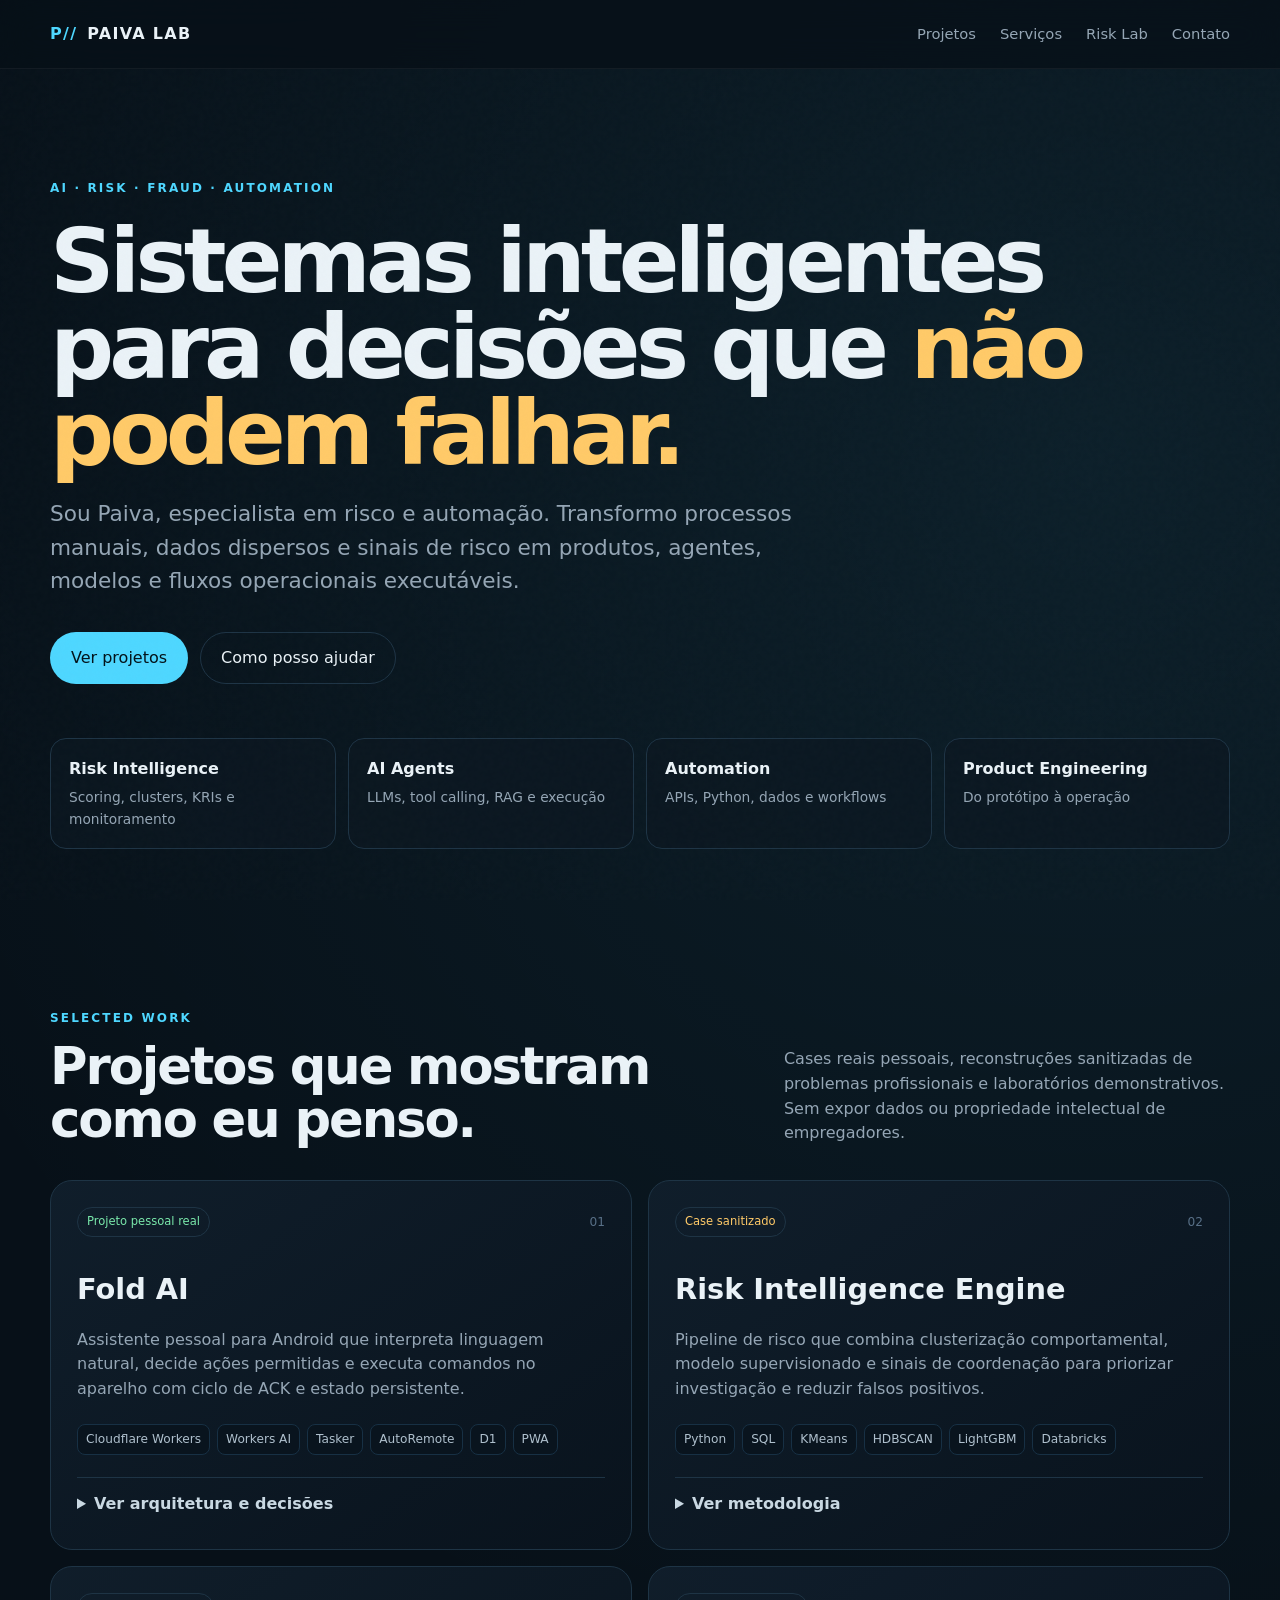
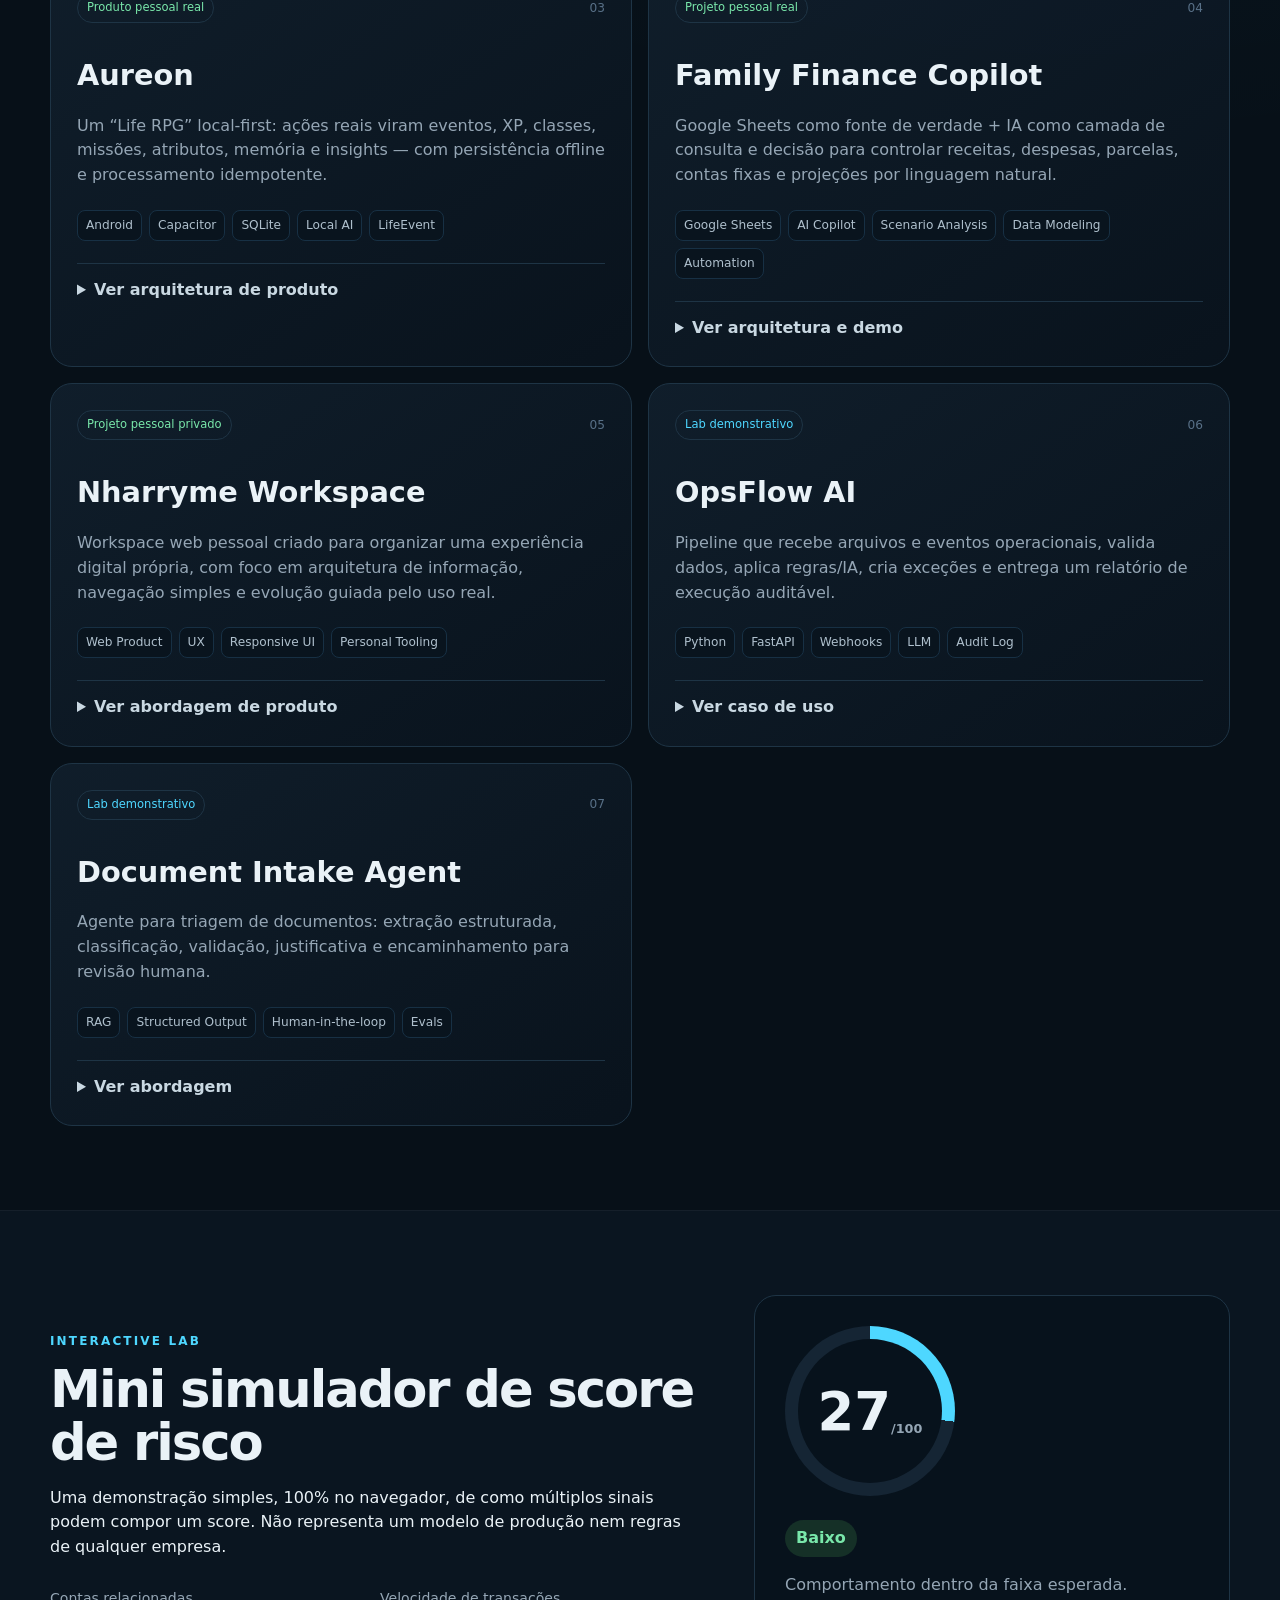
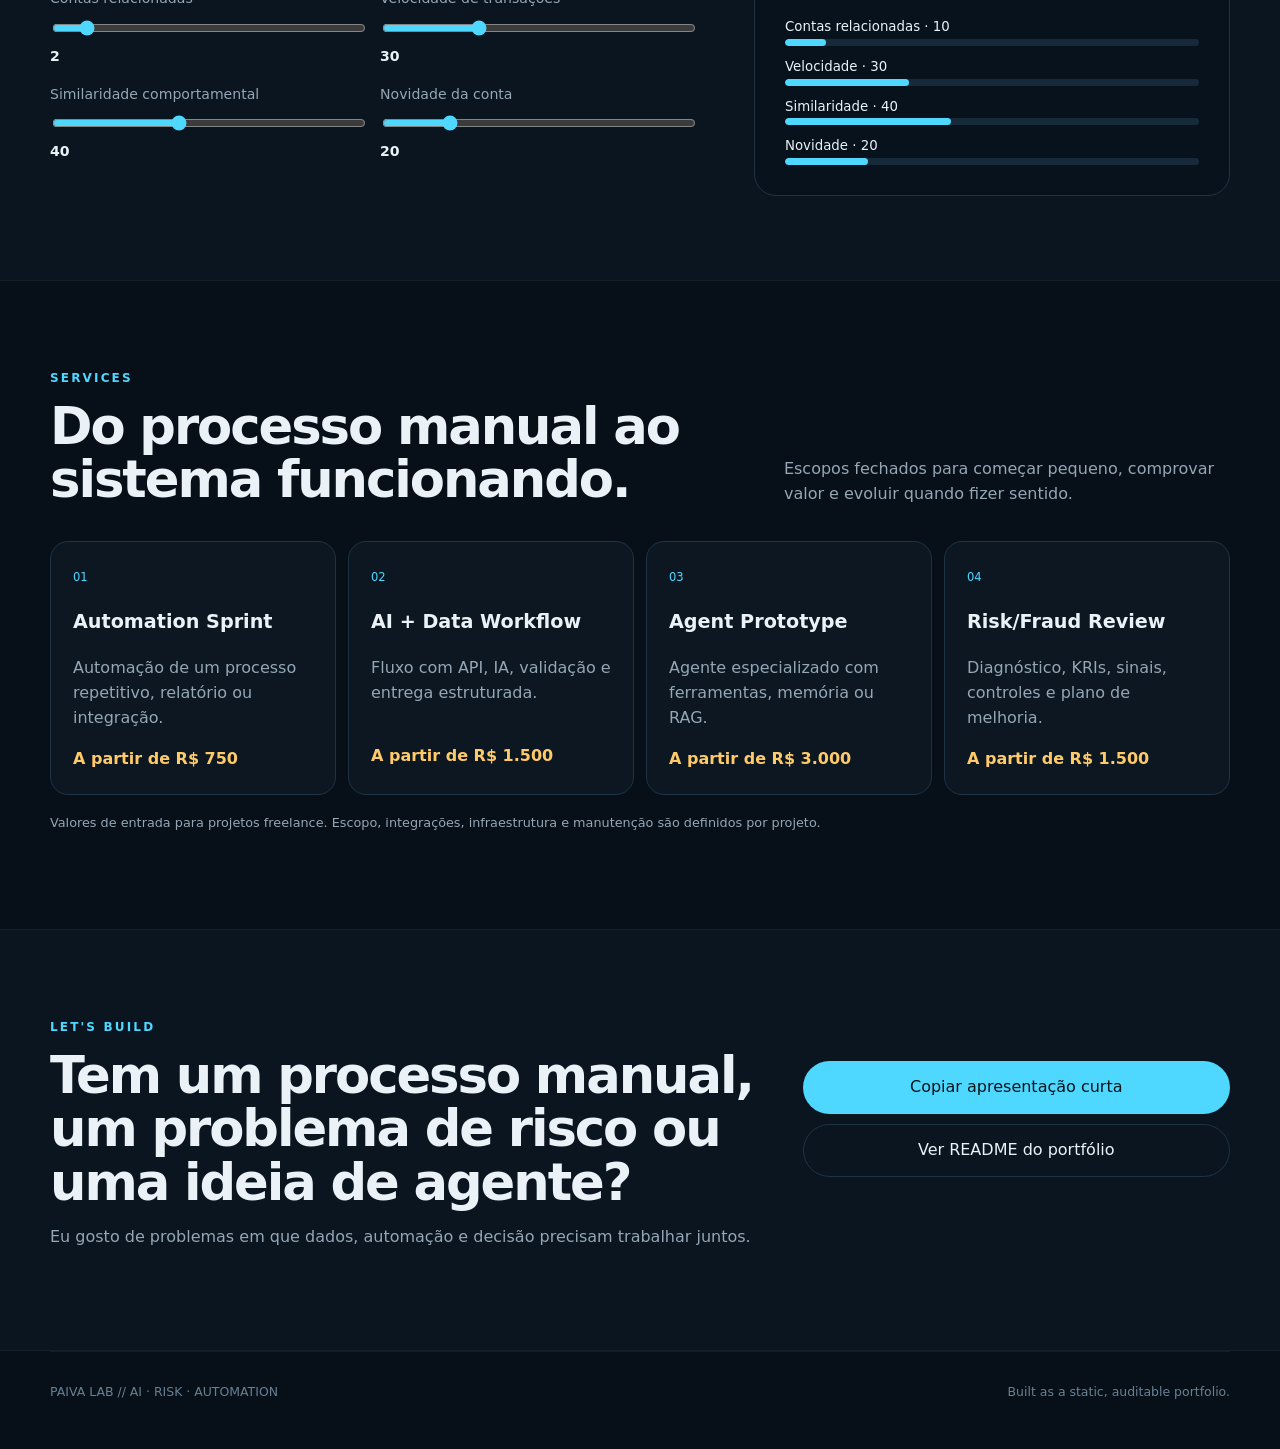
==== index.html @ ac681b2d "Add files via upload" ====
<!doctype html>
<html lang="pt-BR">
<head>
  <meta charset="utf-8" />
  <meta name="viewport" content="width=device-width, initial-scale=1" />
  <meta name="description" content="Paiva Lab — IA, Risco, Fraude e Automação. Portfólio de sistemas inteligentes, análise de risco e automações." />
  <meta name="theme-color" content="#071018" />
  <title>Paiva Lab — AI · Risk · Automation</title>
  <link rel="stylesheet" href="styles.css" />
</head>
<body>
  <div class="noise"></div>
  <header class="nav-wrap">
    <nav class="nav container">
      <a class="brand" href="#top" aria-label="Paiva Lab">
        <span class="brand-mark">P//</span>
        <span>PAIVA LAB</span>
      </a>
      <div class="nav-links">
        <a href="#projetos">Projetos</a>
        <a href="#servicos">Serviços</a>
        <a href="#lab">Risk Lab</a>
        <a href="#contato">Contato</a>
      </div>
    </nav>
  </header>

  <main id="top">
    <section class="hero container">
      <div class="eyebrow">AI · RISK · FRAUD · AUTOMATION</div>
      <h1>Sistemas inteligentes para decisões que <span>não podem falhar.</span></h1>
      <p class="lead">Sou Paiva, especialista em risco e automação. Transformo processos manuais, dados dispersos e sinais de risco em produtos, agentes, modelos e fluxos operacionais executáveis.</p>
      <div class="hero-actions">
        <a class="btn primary" href="#projetos">Ver projetos</a>
        <a class="btn secondary" href="#servicos">Como posso ajudar</a>
      </div>
      <div class="proof-grid" aria-label="Áreas de atuação">
        <div><strong>Risk Intelligence</strong><span>Scoring, clusters, KRIs e monitoramento</span></div>
        <div><strong>AI Agents</strong><span>LLMs, tool calling, RAG e execução</span></div>
        <div><strong>Automation</strong><span>APIs, Python, dados e workflows</span></div>
        <div><strong>Product Engineering</strong><span>Do protótipo à operação</span></div>
      </div>
    </section>

    <section class="section container" id="projetos">
      <div class="section-head">
        <div><span class="kicker">SELECTED WORK</span><h2>Projetos que mostram como eu penso.</h2></div>
        <p>Cases reais pessoais, reconstruções sanitizadas de problemas profissionais e laboratórios demonstrativos. Sem expor dados ou propriedade intelectual de empregadores.</p>
      </div>

      <div class="project-grid">
        <article class="project-card featured">
          <div class="card-top"><span class="tag real">Projeto pessoal real</span><span class="num">01</span></div>
          <h3>Fold AI</h3>
          <p>Assistente pessoal para Android que interpreta linguagem natural, decide ações permitidas e executa comandos no aparelho com ciclo de ACK e estado persistente.</p>
          <div class="stack"><span>Cloudflare Workers</span><span>Workers AI</span><span>Tasker</span><span>AutoRemote</span><span>D1</span><span>PWA</span></div>
          <details><summary>Ver arquitetura e decisões</summary><div class="details-body">
            <p><b>Fluxo:</b> voz/texto → Worker → LLM → allowlist de ações → AutoRemote → Tasker → Android → ACK → D1.</p>
            <p><b>Engenharia:</b> request_id/command_id, execução determinística, confirmação pós-ação, estado do dispositivo, retries limitados e separação total do projeto profissional existente no Tasker.</p>
            <a href="projects/fold-ai/README.md">Case técnico completo →</a>
          </div></details>
        </article>

        <article class="project-card featured">
          <div class="card-top"><span class="tag sanitized">Case sanitizado</span><span class="num">02</span></div>
          <h3>Risk Intelligence Engine</h3>
          <p>Pipeline de risco que combina clusterização comportamental, modelo supervisionado e sinais de coordenação para priorizar investigação e reduzir falsos positivos.</p>
          <div class="stack"><span>Python</span><span>SQL</span><span>KMeans</span><span>HDBSCAN</span><span>LightGBM</span><span>Databricks</span></div>
          <details><summary>Ver metodologia</summary><div class="details-body">
            <p><b>Camadas:</b> features comportamentais → clusters → score supervisionado → regras contextuais → fila priorizada → monitoramento de precisão/recall e falso positivo.</p>
            <p><b>Privacidade:</b> o repositório usa dados sintéticos e descreve apenas padrões de engenharia generalizáveis.</p>
            <a href="projects/risk-intelligence/README.md">Case + demo reproduzível →</a>
          </div></details>
        </article>

        <article class="project-card">
          <div class="card-top"><span class="tag real">Produto pessoal real</span><span class="num">03</span></div>
          <h3>Aureon</h3>
          <p>Um “Life RPG” local-first: ações reais viram eventos, XP, classes, missões, atributos, memória e insights — com persistência offline e processamento idempotente.</p>
          <div class="stack"><span>Android</span><span>Capacitor</span><span>SQLite</span><span>Local AI</span><span>LifeEvent</span></div>
          <details><summary>Ver arquitetura de produto</summary><div class="details-body">
            <p><b>Princípio:</b> 1 registro → N consequências. Um LifeEvent alimenta domínio, RPG, missões, analytics e memória da IA.</p>
            <p><b>Robustez:</b> migrações incrementais, fila de operações SQLite, backup cifrado, downloads resilientes e testes de regressão.</p>
            <a href="projects/aureon/README.md">Case técnico completo →</a>
          </div></details>
        </article>

        <article class="project-card featured">
          <div class="card-top"><span class="tag real">Projeto pessoal real</span><span class="num">04</span></div>
          <h3>Family Finance Copilot</h3>
          <p>Google Sheets como fonte de verdade + IA como camada de consulta e decisão para controlar receitas, despesas, parcelas, contas fixas e projeções por linguagem natural.</p>
          <div class="stack"><span>Google Sheets</span><span>AI Copilot</span><span>Scenario Analysis</span><span>Data Modeling</span><span>Automation</span></div>
          <details><summary>Ver arquitetura e demo</summary><div class="details-body">
            <p><b>Fluxo:</b> pergunta → leitura das abas relevantes → normalização → prevenção de dupla contagem → cenário → explicação/projeção.</p>
            <p><b>Privacidade:</b> o case público usa somente dados sintéticos. A planilha real e os dados da família não são publicados.</p>
            <a href="projects/finance-ai/README.md">Case técnico →</a> · <a href="projects/finance-ai/demo.html">Abrir demo →</a>
          </div></details>
        </article>

        <article class="project-card">
          <div class="card-top"><span class="tag real">Projeto pessoal privado</span><span class="num">05</span></div>
          <h3>Nharryme Workspace</h3>
          <p>Workspace web pessoal criado para organizar uma experiência digital própria, com foco em arquitetura de informação, navegação simples e evolução guiada pelo uso real.</p>
          <div class="stack"><span>Web Product</span><span>UX</span><span>Responsive UI</span><span>Personal Tooling</span></div>
          <details><summary>Ver abordagem de produto</summary><div class="details-body">
            <p><b>Case privado:</b> o portfólio mostra processo, UX e decisões de produto sem expor dados pessoais ou inventar detalhes técnicos não documentados.</p>
            <a href="projects/nharryme-workspace/README.md">Abrir case →</a>
          </div></details>
        </article>

        <article class="project-card">
          <div class="card-top"><span class="tag lab">Lab demonstrativo</span><span class="num">06</span></div>
          <h3>OpsFlow AI</h3>
          <p>Pipeline que recebe arquivos e eventos operacionais, valida dados, aplica regras/IA, cria exceções e entrega um relatório de execução auditável.</p>
          <div class="stack"><span>Python</span><span>FastAPI</span><span>Webhooks</span><span>LLM</span><span>Audit Log</span></div>
          <details><summary>Ver caso de uso</summary><div class="details-body"><p>Construído como demonstração de como automatizar tarefas recorrentes de backoffice sem transformar um LLM em executor irrestrito.</p><a href="projects/opsflow-ai/README.md">Abrir case →</a></div></details>
        </article>

        <article class="project-card">
          <div class="card-top"><span class="tag lab">Lab demonstrativo</span><span class="num">07</span></div>
          <h3>Document Intake Agent</h3>
          <p>Agente para triagem de documentos: extração estruturada, classificação, validação, justificativa e encaminhamento para revisão humana.</p>
          <div class="stack"><span>RAG</span><span>Structured Output</span><span>Human-in-the-loop</span><span>Evals</span></div>
          <details><summary>Ver abordagem</summary><div class="details-body"><p>Case de portfólio para demonstrar agentes confiáveis: schemas, confidence threshold, abstention, trilha de auditoria e evals.</p><a href="projects/document-intake-agent/README.md">Abrir case →</a></div></details>
        </article>
      </div>
    </section>

    <section class="section alt" id="lab">
      <div class="container lab-grid">
        <div>
          <span class="kicker">INTERACTIVE LAB</span>
          <h2>Mini simulador de score de risco</h2>
          <p>Uma demonstração simples, 100% no navegador, de como múltiplos sinais podem compor um score. Não representa um modelo de produção nem regras de qualquer empresa.</p>
          <div class="form-grid">
            <label>Contas relacionadas <input id="accounts" type="range" min="1" max="12" value="2"><output id="accountsOut">2</output></label>
            <label>Velocidade de transações <input id="velocity" type="range" min="0" max="100" value="30"><output id="velocityOut">30</output></label>
            <label>Similaridade comportamental <input id="similarity" type="range" min="0" max="100" value="40"><output id="similarityOut">40</output></label>
            <label>Novidade da conta <input id="newness" type="range" min="0" max="100" value="20"><output id="newnessOut">20</output></label>
          </div>
        </div>
        <div class="score-panel">
          <div class="score-ring" id="scoreRing"><span id="score">0</span><small>/100</small></div>
          <div><span class="risk-label" id="riskLabel">Baixo</span><p id="riskText">Comportamento dentro da faixa esperada.</p></div>
          <div class="signal-bars" id="signalBars"></div>
        </div>
      </div>
    </section>

    <section class="section container" id="servicos">
      <div class="section-head"><div><span class="kicker">SERVICES</span><h2>Do processo manual ao sistema funcionando.</h2></div><p>Escopos fechados para começar pequeno, comprovar valor e evoluir quando fizer sentido.</p></div>
      <div class="service-grid">
        <article><span>01</span><h3>Automation Sprint</h3><p>Automação de um processo repetitivo, relatório ou integração.</p><strong>A partir de R$ 750</strong></article>
        <article><span>02</span><h3>AI + Data Workflow</h3><p>Fluxo com API, IA, validação e entrega estruturada.</p><strong>A partir de R$ 1.500</strong></article>
        <article><span>03</span><h3>Agent Prototype</h3><p>Agente especializado com ferramentas, memória ou RAG.</p><strong>A partir de R$ 3.000</strong></article>
        <article><span>04</span><h3>Risk/Fraud Review</h3><p>Diagnóstico, KRIs, sinais, controles e plano de melhoria.</p><strong>A partir de R$ 1.500</strong></article>
      </div>
      <p class="fineprint">Valores de entrada para projetos freelance. Escopo, integrações, infraestrutura e manutenção são definidos por projeto.</p>
    </section>

    <section class="section alt" id="contato">
      <div class="container contact">
        <div><span class="kicker">LET'S BUILD</span><h2>Tem um processo manual, um problema de risco ou uma ideia de agente?</h2><p>Eu gosto de problemas em que dados, automação e decisão precisam trabalhar juntos.</p></div>
        <div class="contact-actions">
          <button class="btn primary" id="copyPitch">Copiar apresentação curta</button>
          <a class="btn secondary" href="README.md">Ver README do portfólio</a>
          <p id="copyStatus" aria-live="polite"></p>
        </div>
      </div>
    </section>
  </main>

  <footer class="container footer"><span>PAIVA LAB // AI · RISK · AUTOMATION</span><span>Built as a static, auditable portfolio.</span></footer>
  <script src="script.js"></script>
</body>
</html>
---- styles.css ----
:root{--bg:#071018;--panel:#0c1722;--panel2:#101e2b;--text:#eaf2f7;--muted:#95a6b5;--line:#1e3445;--cyan:#4ed7ff;--amber:#ffca68;--green:#79e7aa;--red:#ff7b7b;--radius:22px;--max:1180px}*{box-sizing:border-box}html{scroll-behavior:smooth}body{margin:0;background:radial-gradient(circle at 85% 10%,rgba(78,215,255,.08),transparent 30%),var(--bg);color:var(--text);font-family:Inter,ui-sans-serif,system-ui,-apple-system,BlinkMacSystemFont,"Segoe UI",sans-serif;line-height:1.55}.noise{position:fixed;inset:0;pointer-events:none;opacity:.035;background-image:url("data:image/svg+xml,%3Csvg viewBox='0 0 180 180' xmlns='http://www.w3.org/2000/svg'%3E%3Cfilter id='n'%3E%3CfeTurbulence type='fractalNoise' baseFrequency='.9' numOctaves='4' stitchTiles='stitch'/%3E%3C/filter%3E%3Crect width='100%25' height='100%25' filter='url(%23n)' opacity='.5'/%3E%3C/svg%3E")}.container{width:min(var(--max),calc(100% - 40px));margin:auto}.nav-wrap{position:sticky;top:0;z-index:20;background:rgba(7,16,24,.78);backdrop-filter:blur(16px);border-bottom:1px solid rgba(255,255,255,.05)}.nav{height:68px;display:flex;align-items:center;justify-content:space-between}.brand{display:flex;gap:10px;align-items:center;color:var(--text);font-weight:800;letter-spacing:.08em;text-decoration:none}.brand-mark{color:var(--cyan)}.nav-links{display:flex;gap:24px}.nav-links a{color:var(--muted);text-decoration:none;font-size:.92rem}.nav-links a:hover{color:var(--text)}.hero{padding:110px 0 72px}.eyebrow,.kicker{font-size:.75rem;letter-spacing:.18em;color:var(--cyan);font-weight:800}.hero h1{font-size:clamp(3rem,7vw,6.7rem);line-height:.96;letter-spacing:-.055em;max-width:1100px;margin:20px 0}.hero h1 span{color:var(--amber)}.lead{font-size:clamp(1.05rem,2vw,1.35rem);max-width:800px;color:var(--muted)}.hero-actions{display:flex;gap:12px;margin:34px 0 54px}.btn{display:inline-flex;align-items:center;justify-content:center;border-radius:999px;padding:13px 20px;text-decoration:none;font-weight:750;border:1px solid var(--line);cursor:pointer;font:inherit}.primary{background:var(--cyan);color:#03131a;border-color:transparent}.secondary{background:transparent;color:var(--text)}.proof-grid{display:grid;grid-template-columns:repeat(4,1fr);gap:12px}.proof-grid div{padding:18px;border:1px solid var(--line);background:rgba(12,23,34,.7);border-radius:16px}.proof-grid strong,.proof-grid span{display:block}.proof-grid span{font-size:.86rem;color:var(--muted);margin-top:5px}.section{padding:84px 0}.alt{background:rgba(13,27,39,.55);border-block:1px solid rgba(255,255,255,.045)}.section-head{display:grid;grid-template-columns:1.4fr .9fr;gap:40px;align-items:end;margin-bottom:34px}.section h2{font-size:clamp(2rem,4vw,3.7rem);line-height:1.04;letter-spacing:-.04em;margin:10px 0 0}.section-head p{color:var(--muted);margin:0}.project-grid{display:grid;grid-template-columns:repeat(2,1fr);gap:16px}.project-card{background:linear-gradient(145deg,rgba(16,30,43,.98),rgba(9,19,29,.98));border:1px solid var(--line);border-radius:var(--radius);padding:26px;min-height:310px}.project-card.featured{min-height:370px}.card-top{display:flex;justify-content:space-between;align-items:center}.tag{font-size:.72rem;padding:5px 9px;border-radius:999px;border:1px solid var(--line);color:var(--muted)}.tag.real{color:var(--green)}.tag.sanitized{color:var(--amber)}.tag.lab{color:var(--cyan)}.num{font-size:.76rem;color:#587087}.project-card h3{font-size:1.8rem;margin:30px 0 10px}.project-card>p{color:var(--muted)}.stack{display:flex;gap:7px;flex-wrap:wrap;margin:22px 0}.stack span{background:#09141e;border:1px solid #173044;padding:5px 8px;border-radius:8px;font-size:.76rem;color:#afc0cd}.project-card details{border-top:1px solid var(--line);padding-top:14px}.project-card summary{cursor:pointer;font-weight:700;color:#c9d8e2}.details-body{color:var(--muted);font-size:.94rem}.details-body a{color:var(--cyan)}.lab-grid{display:grid;grid-template-columns:1.15fr .85fr;gap:60px;align-items:center}.form-grid{display:grid;grid-template-columns:1fr 1fr;gap:16px;margin-top:28px}.form-grid label{display:grid;grid-template-columns:1fr auto;gap:8px;color:var(--muted);font-size:.88rem}.form-grid input{grid-column:1/-1;width:100%;accent-color:var(--cyan)}.form-grid output{color:var(--text);font-weight:700}.score-panel{border:1px solid var(--line);border-radius:var(--radius);padding:30px;background:#07121c}.score-ring{width:170px;height:170px;border-radius:50%;display:flex;align-items:center;justify-content:center;margin-bottom:24px;background:conic-gradient(var(--cyan) 0deg,#152534 0deg);position:relative;font-size:3.3rem;font-weight:850}.score-ring:after{content:"";position:absolute;inset:13px;border-radius:50%;background:#07121c;z-index:0}.score-ring span,.score-ring small{z-index:1}.score-ring small{font-size:.8rem;color:var(--muted);align-self:center;margin-top:35px}.risk-label{display:inline-block;padding:6px 11px;border-radius:999px;background:#153027;color:var(--green);font-weight:800}.score-panel p{color:var(--muted)}.signal-bars{display:grid;gap:8px}.bar{height:7px;border-radius:999px;background:#172a39;overflow:hidden}.bar i{display:block;height:100%;background:var(--cyan);border-radius:inherit}.service-grid{display:grid;grid-template-columns:repeat(4,1fr);gap:12px}.service-grid article{padding:22px;border:1px solid var(--line);border-radius:18px;background:var(--panel)}.service-grid article>span{font-size:.72rem;color:var(--cyan)}.service-grid h3{font-size:1.2rem}.service-grid p{color:var(--muted);min-height:72px}.service-grid strong{color:var(--amber)}.fineprint{color:var(--muted);font-size:.8rem;margin-top:18px}.contact{display:grid;grid-template-columns:1.25fr .75fr;gap:40px;align-items:center}.contact p{color:var(--muted)}.contact-actions{display:flex;flex-direction:column;gap:10px;align-items:stretch}.footer{display:flex;justify-content:space-between;padding:30px 0 48px;color:#688093;font-size:.78rem;border-top:1px solid rgba(255,255,255,.05)}@media(max-width:850px){.nav-links{display:none}.hero{padding-top:70px}.proof-grid,.service-grid{grid-template-columns:1fr 1fr}.section-head,.lab-grid,.contact{grid-template-columns:1fr}.project-grid{grid-template-columns:1fr}.form-grid{grid-template-columns:1fr}.footer{flex-direction:column;gap:8px}}@media(max-width:520px){.container{width:min(var(--max),calc(100% - 26px))}.proof-grid,.service-grid{grid-template-columns:1fr}.hero-actions{flex-direction:column}.btn{width:100%}.hero h1{font-size:3.2rem}.section{padding:64px 0}}
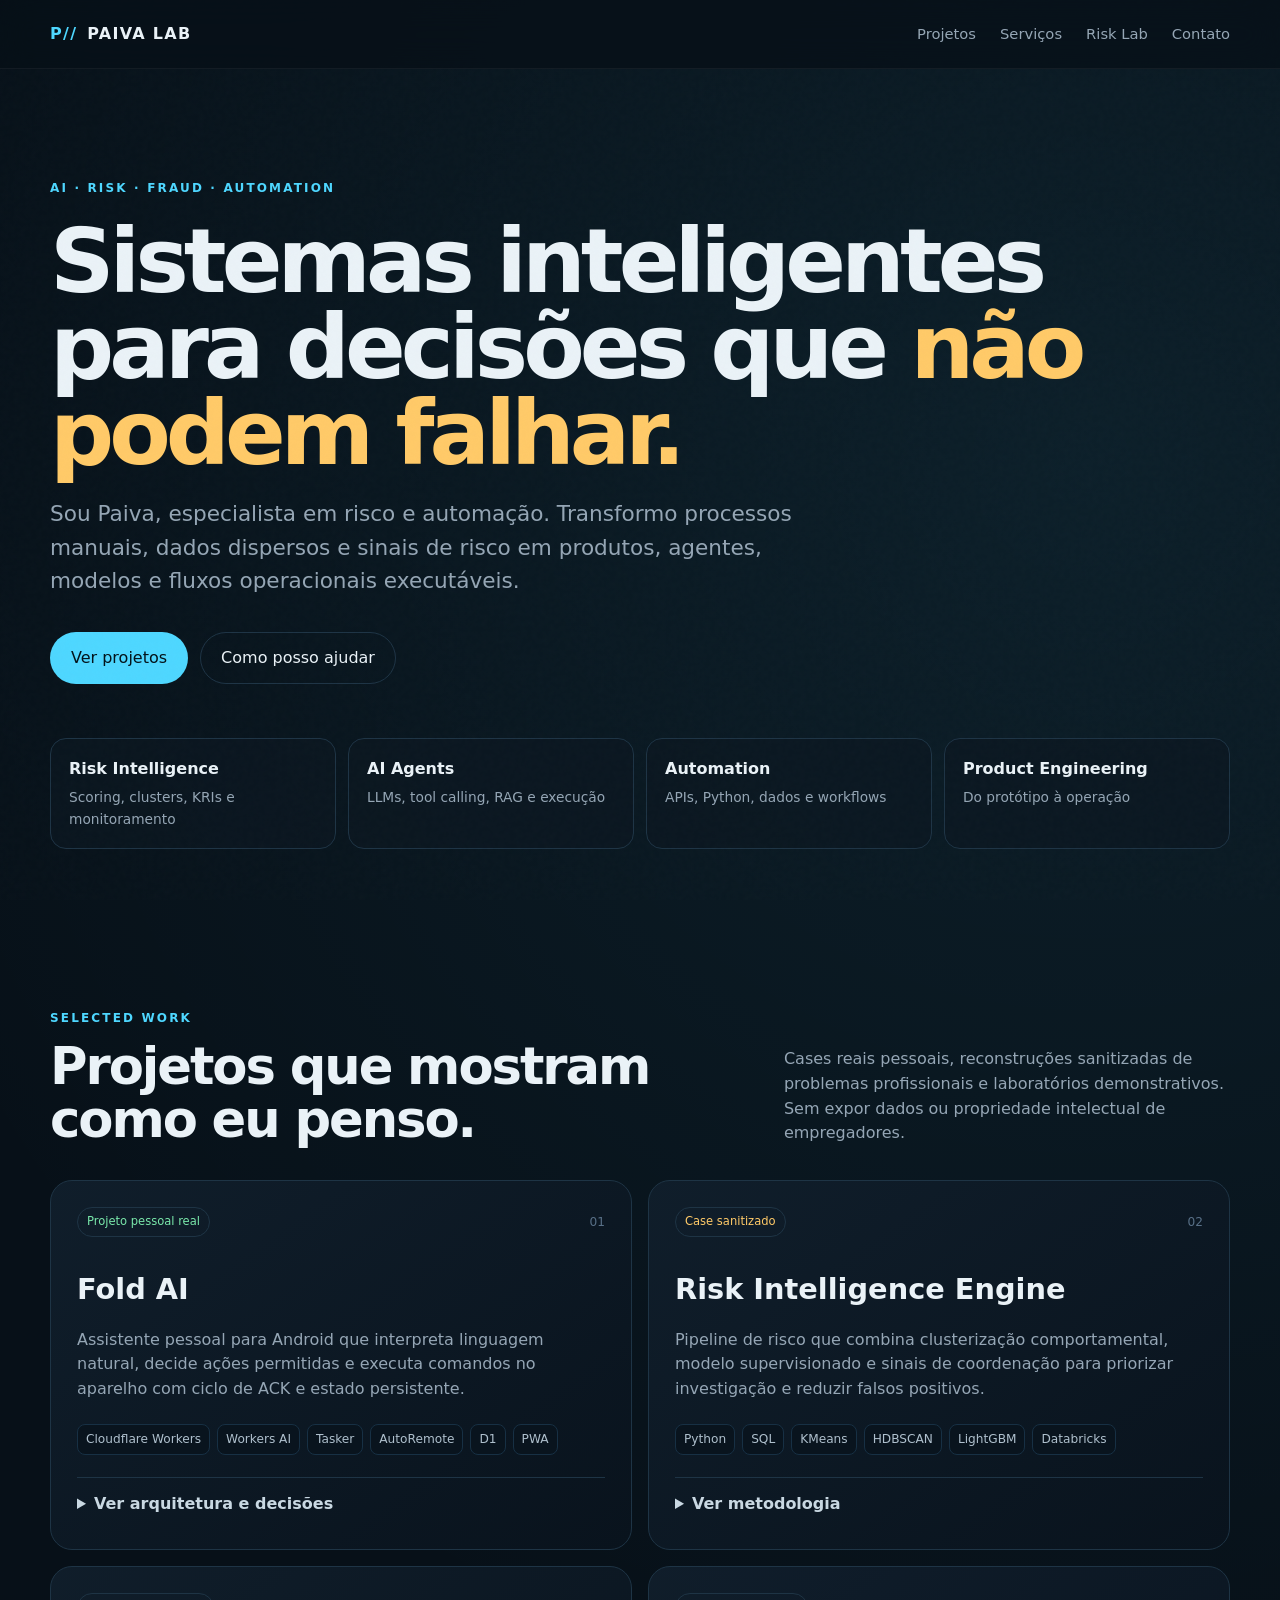
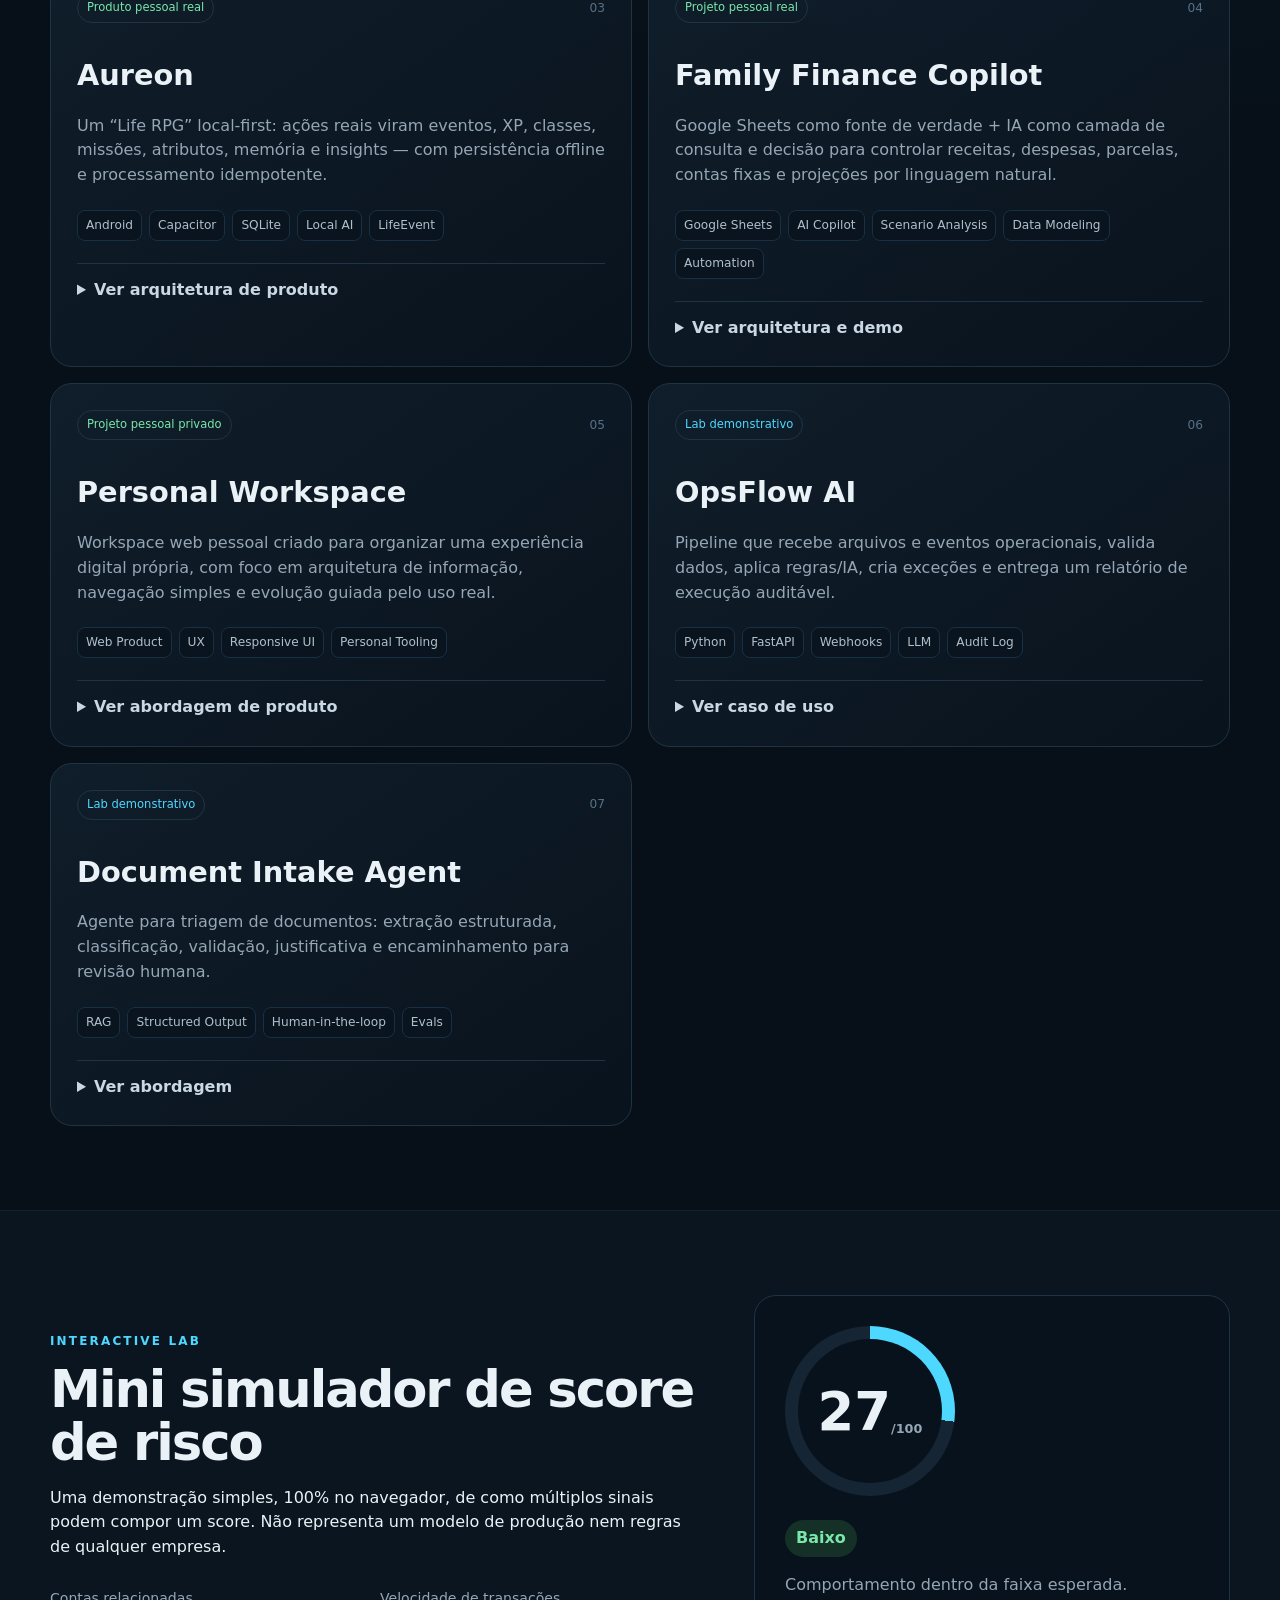
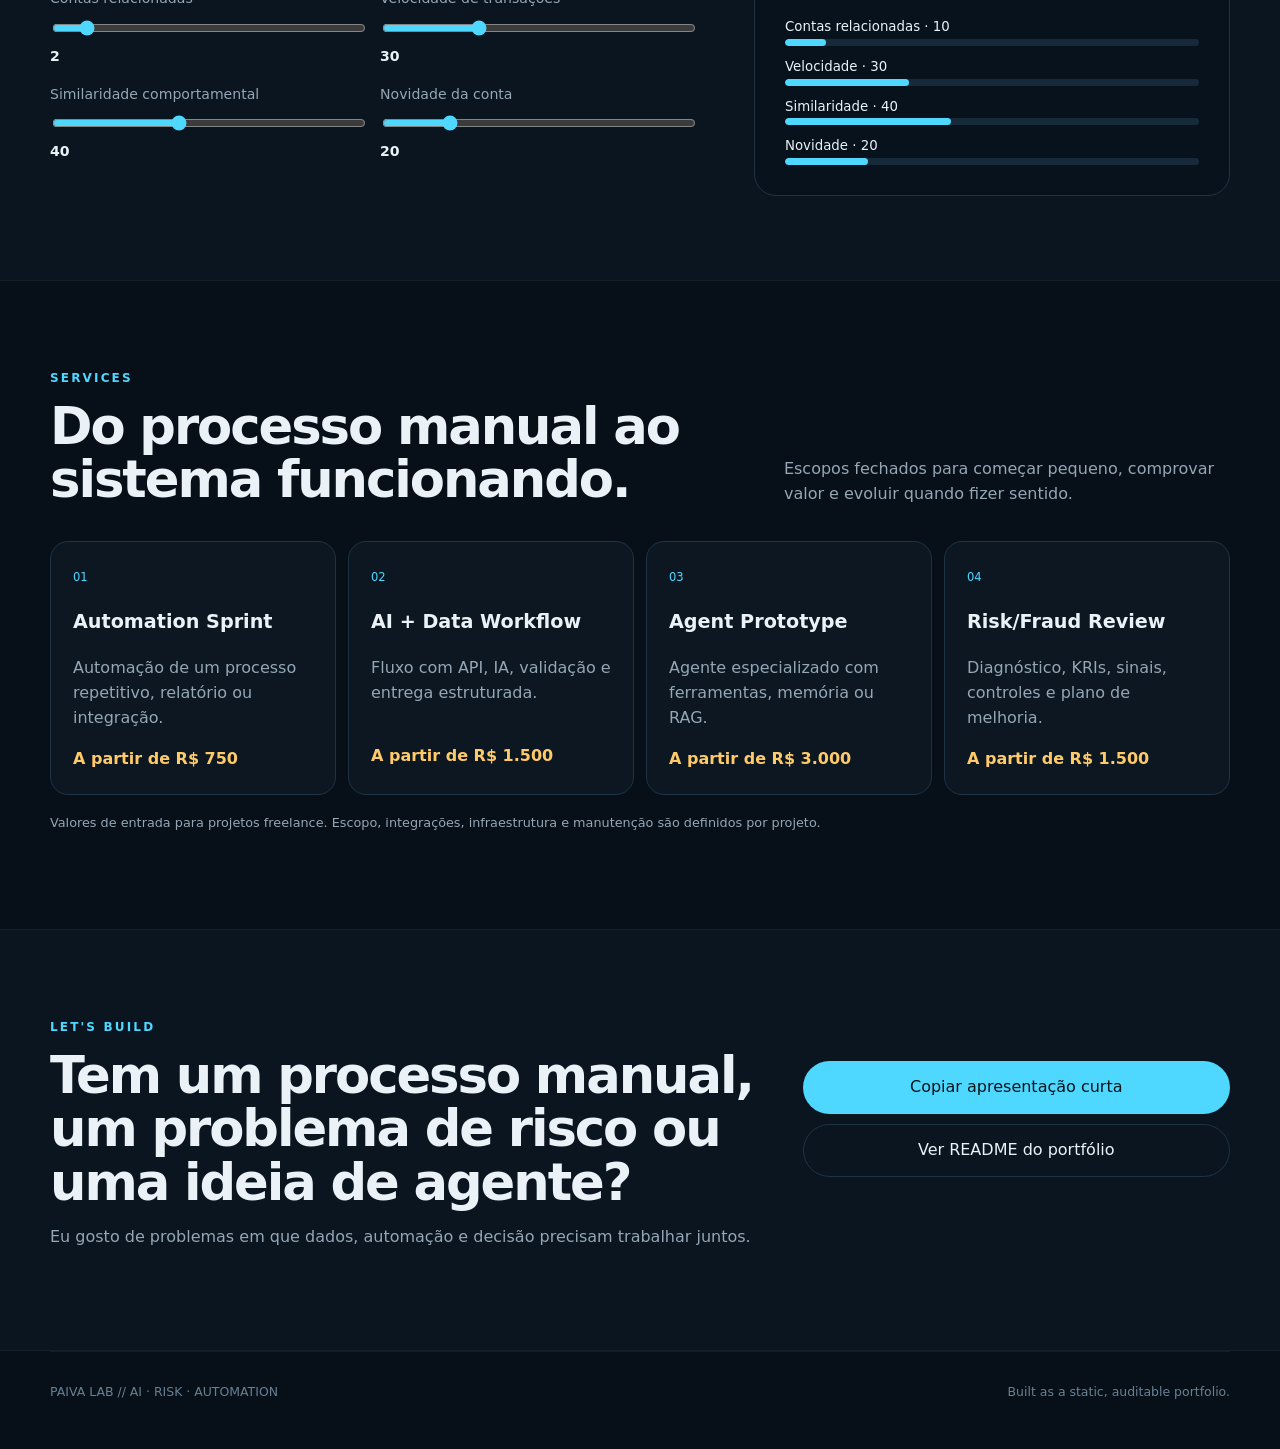
==== commit 61de642f: "Update index.html" ====
--- a/index.html
+++ b/index.html
@@ -57,7 +57,7 @@
           <details><summary>Ver arquitetura e decisões</summary><div class="details-body">
             <p><b>Fluxo:</b> voz/texto → Worker → LLM → allowlist de ações → AutoRemote → Tasker → Android → ACK → D1.</p>
             <p><b>Engenharia:</b> request_id/command_id, execução determinística, confirmação pós-ação, estado do dispositivo, retries limitados e separação total do projeto profissional existente no Tasker.</p>
-            <a href="projects/fold-ai/README.md">Case técnico completo →</a>
+            <a href="projects/fold-ai/readme.md">Case técnico completo →</a>
           </div></details>
         </article>
 
@@ -69,7 +69,7 @@
           <details><summary>Ver metodologia</summary><div class="details-body">
             <p><b>Camadas:</b> features comportamentais → clusters → score supervisionado → regras contextuais → fila priorizada → monitoramento de precisão/recall e falso positivo.</p>
             <p><b>Privacidade:</b> o repositório usa dados sintéticos e descreve apenas padrões de engenharia generalizáveis.</p>
-            <a href="projects/risk-intelligence/README.md">Case + demo reproduzível →</a>
+            <a href="projects/risk-intelligence/readme.md">Case + demo reproduzível →</a>
           </div></details>
         </article>
 
@@ -81,7 +81,7 @@
           <details><summary>Ver arquitetura de produto</summary><div class="details-body">
             <p><b>Princípio:</b> 1 registro → N consequências. Um LifeEvent alimenta domínio, RPG, missões, analytics e memória da IA.</p>
             <p><b>Robustez:</b> migrações incrementais, fila de operações SQLite, backup cifrado, downloads resilientes e testes de regressão.</p>
-            <a href="projects/aureon/README.md">Case técnico completo →</a>
+            <a href="projects/aureon/readme.md">Case técnico completo →</a>
           </div></details>
         </article>
 
@@ -93,18 +93,18 @@
           <details><summary>Ver arquitetura e demo</summary><div class="details-body">
             <p><b>Fluxo:</b> pergunta → leitura das abas relevantes → normalização → prevenção de dupla contagem → cenário → explicação/projeção.</p>
             <p><b>Privacidade:</b> o case público usa somente dados sintéticos. A planilha real e os dados da família não são publicados.</p>
-            <a href="projects/finance-ai/README.md">Case técnico →</a> · <a href="projects/finance-ai/demo.html">Abrir demo →</a>
+            <a href="projects/finance-ai/readme.md">Case técnico →</a> · <a href="projects/finance-ai/demo.html">Abrir demo →</a>
           </div></details>
         </article>
 
         <article class="project-card">
           <div class="card-top"><span class="tag real">Projeto pessoal privado</span><span class="num">05</span></div>
-          <h3>Nharryme Workspace</h3>
+          <h3>Personal Workspace</h3>
           <p>Workspace web pessoal criado para organizar uma experiência digital própria, com foco em arquitetura de informação, navegação simples e evolução guiada pelo uso real.</p>
           <div class="stack"><span>Web Product</span><span>UX</span><span>Responsive UI</span><span>Personal Tooling</span></div>
           <details><summary>Ver abordagem de produto</summary><div class="details-body">
-            <p><b>Case privado:</b> o portfólio mostra processo, UX e decisões de produto sem expor dados pessoais ou inventar detalhes técnicos não documentados.</p>
-            <a href="projects/nharryme-workspace/README.md">Abrir case →</a>
+            <p><b>Case privado:</b> o portfólio mostra processo, UX e decisões de produto sem expor dados pessoais ou detalhes privados do usuário final.</p>
+            <a href="projects/personal-workspace/readme.md">Abrir case →</a>
           </div></details>
         </article>
 
@@ -113,7 +113,7 @@
           <h3>OpsFlow AI</h3>
           <p>Pipeline que recebe arquivos e eventos operacionais, valida dados, aplica regras/IA, cria exceções e entrega um relatório de execução auditável.</p>
           <div class="stack"><span>Python</span><span>FastAPI</span><span>Webhooks</span><span>LLM</span><span>Audit Log</span></div>
-          <details><summary>Ver caso de uso</summary><div class="details-body"><p>Construído como demonstração de como automatizar tarefas recorrentes de backoffice sem transformar um LLM em executor irrestrito.</p><a href="projects/opsflow-ai/README.md">Abrir case →</a></div></details>
+          <details><summary>Ver caso de uso</summary><div class="details-body"><p>Construído como demonstração de como automatizar tarefas recorrentes de backoffice sem transformar um LLM em executor irrestrito.</p><a href="projects/opsflow-ai/readme.md">Abrir case →</a></div></details>
         </article>
 
         <article class="project-card">
@@ -121,7 +121,7 @@
           <h3>Document Intake Agent</h3>
           <p>Agente para triagem de documentos: extração estruturada, classificação, validação, justificativa e encaminhamento para revisão humana.</p>
           <div class="stack"><span>RAG</span><span>Structured Output</span><span>Human-in-the-loop</span><span>Evals</span></div>
-          <details><summary>Ver abordagem</summary><div class="details-body"><p>Case de portfólio para demonstrar agentes confiáveis: schemas, confidence threshold, abstention, trilha de auditoria e evals.</p><a href="projects/document-intake-agent/README.md">Abrir case →</a></div></details>
+          <details><summary>Ver abordagem</summary><div class="details-body"><p>Case de portfólio para demonstrar agentes confiáveis: schemas, confidence threshold, abstention, trilha de auditoria e evals.</p><a href="projects/document-intake-agent/readme.md">Abrir case →</a></div></details>
         </article>
       </div>
     </section>
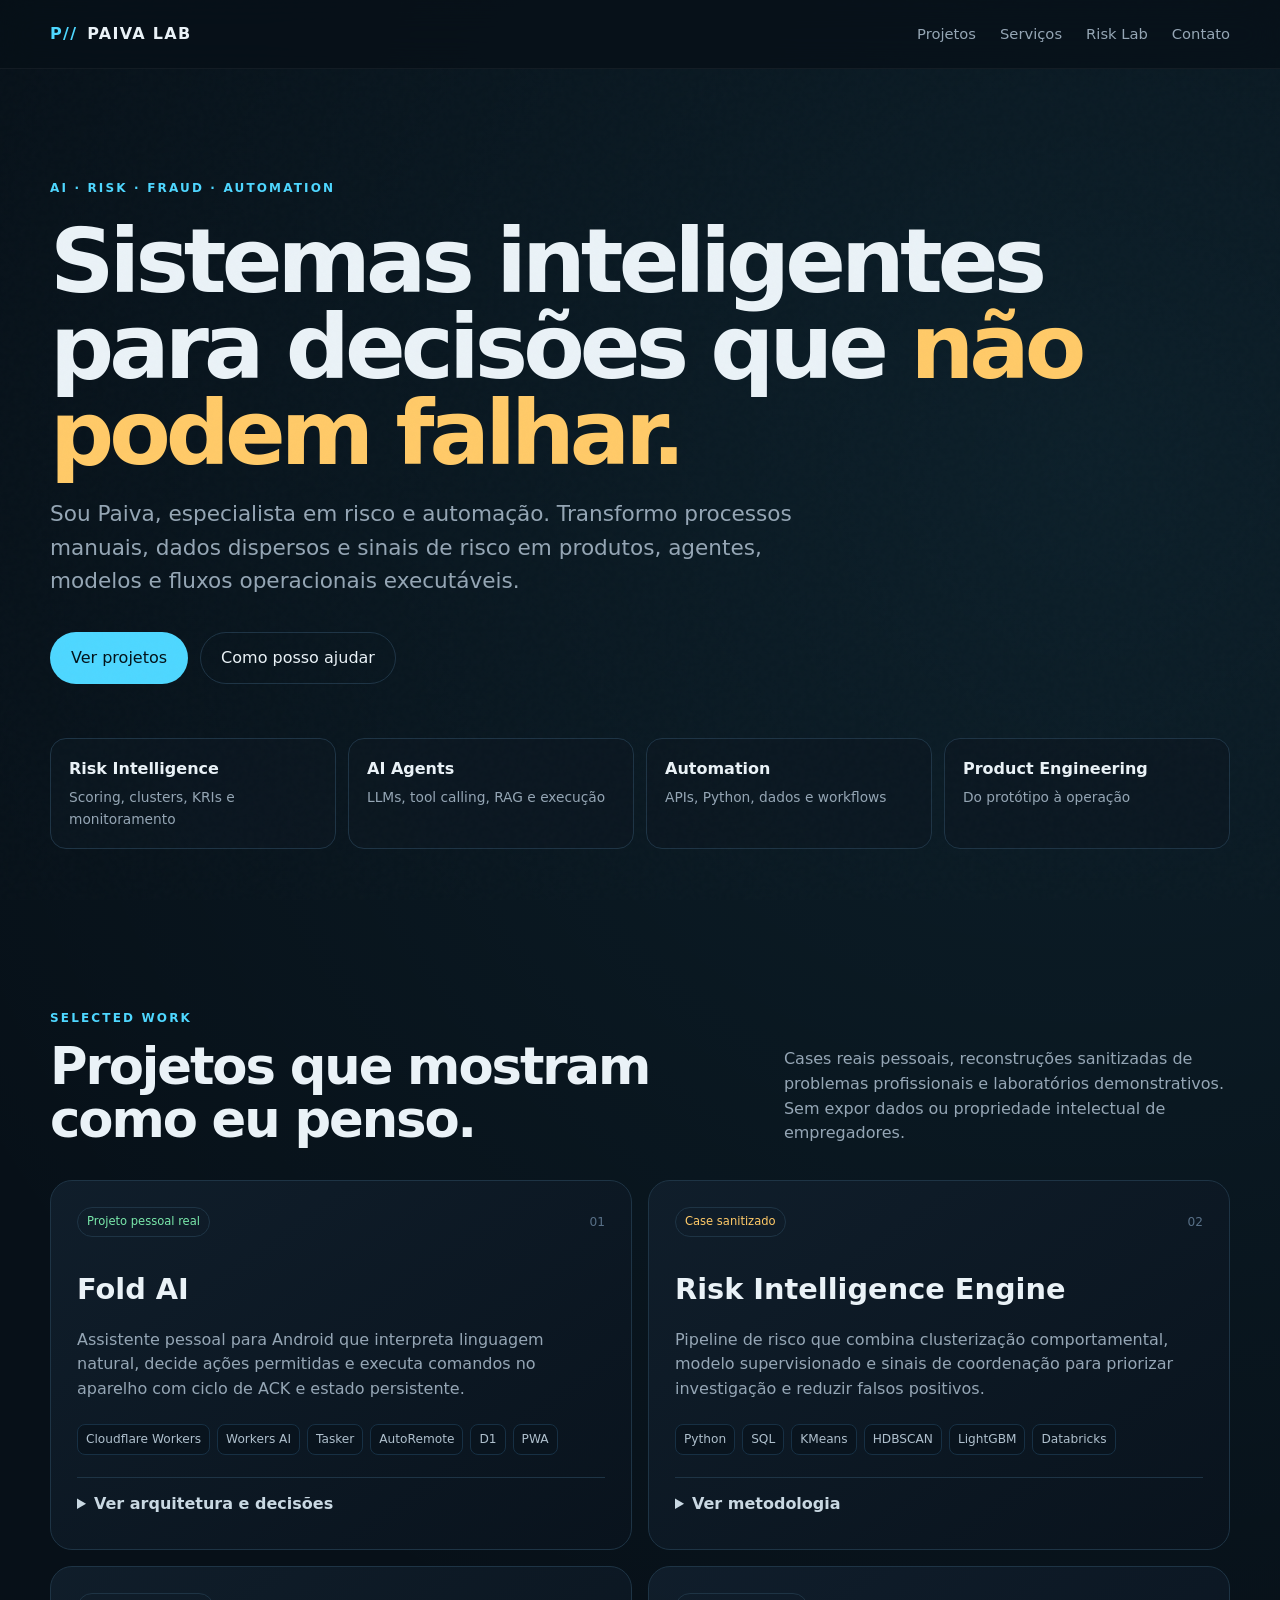
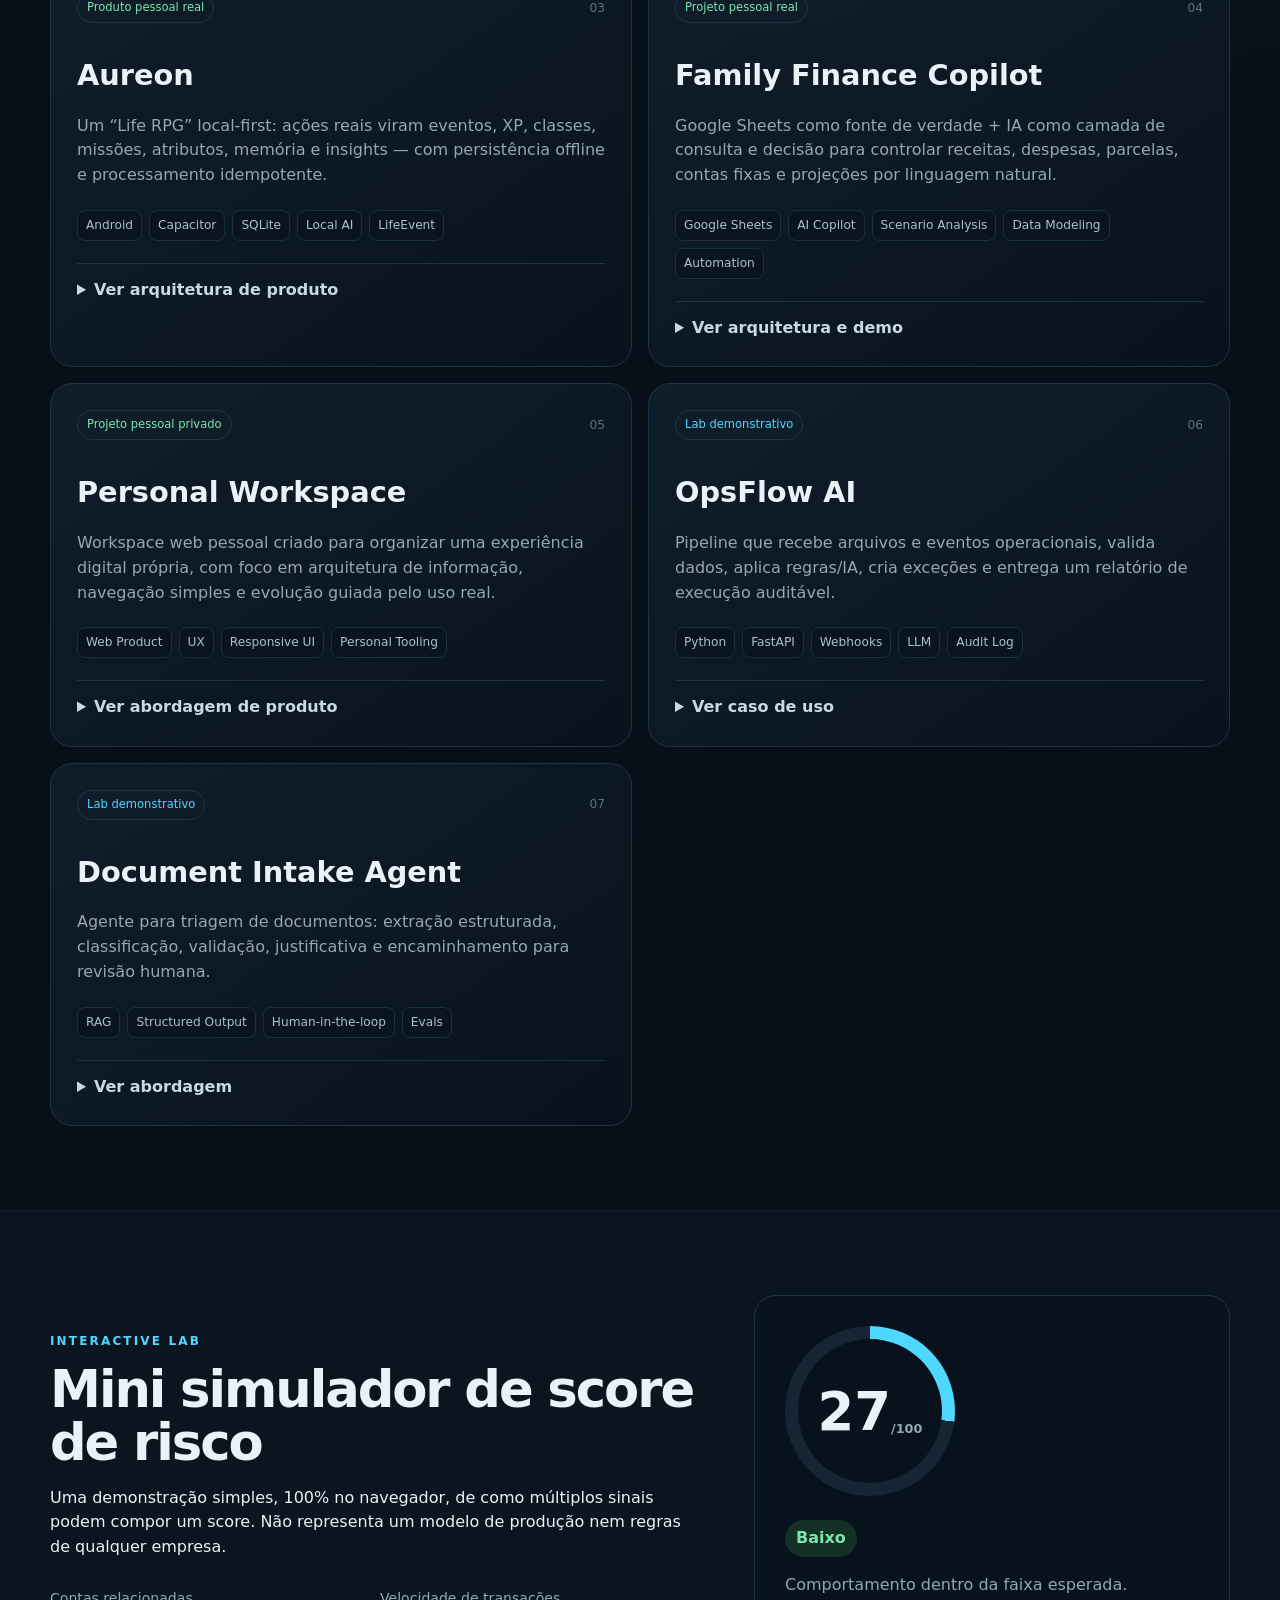
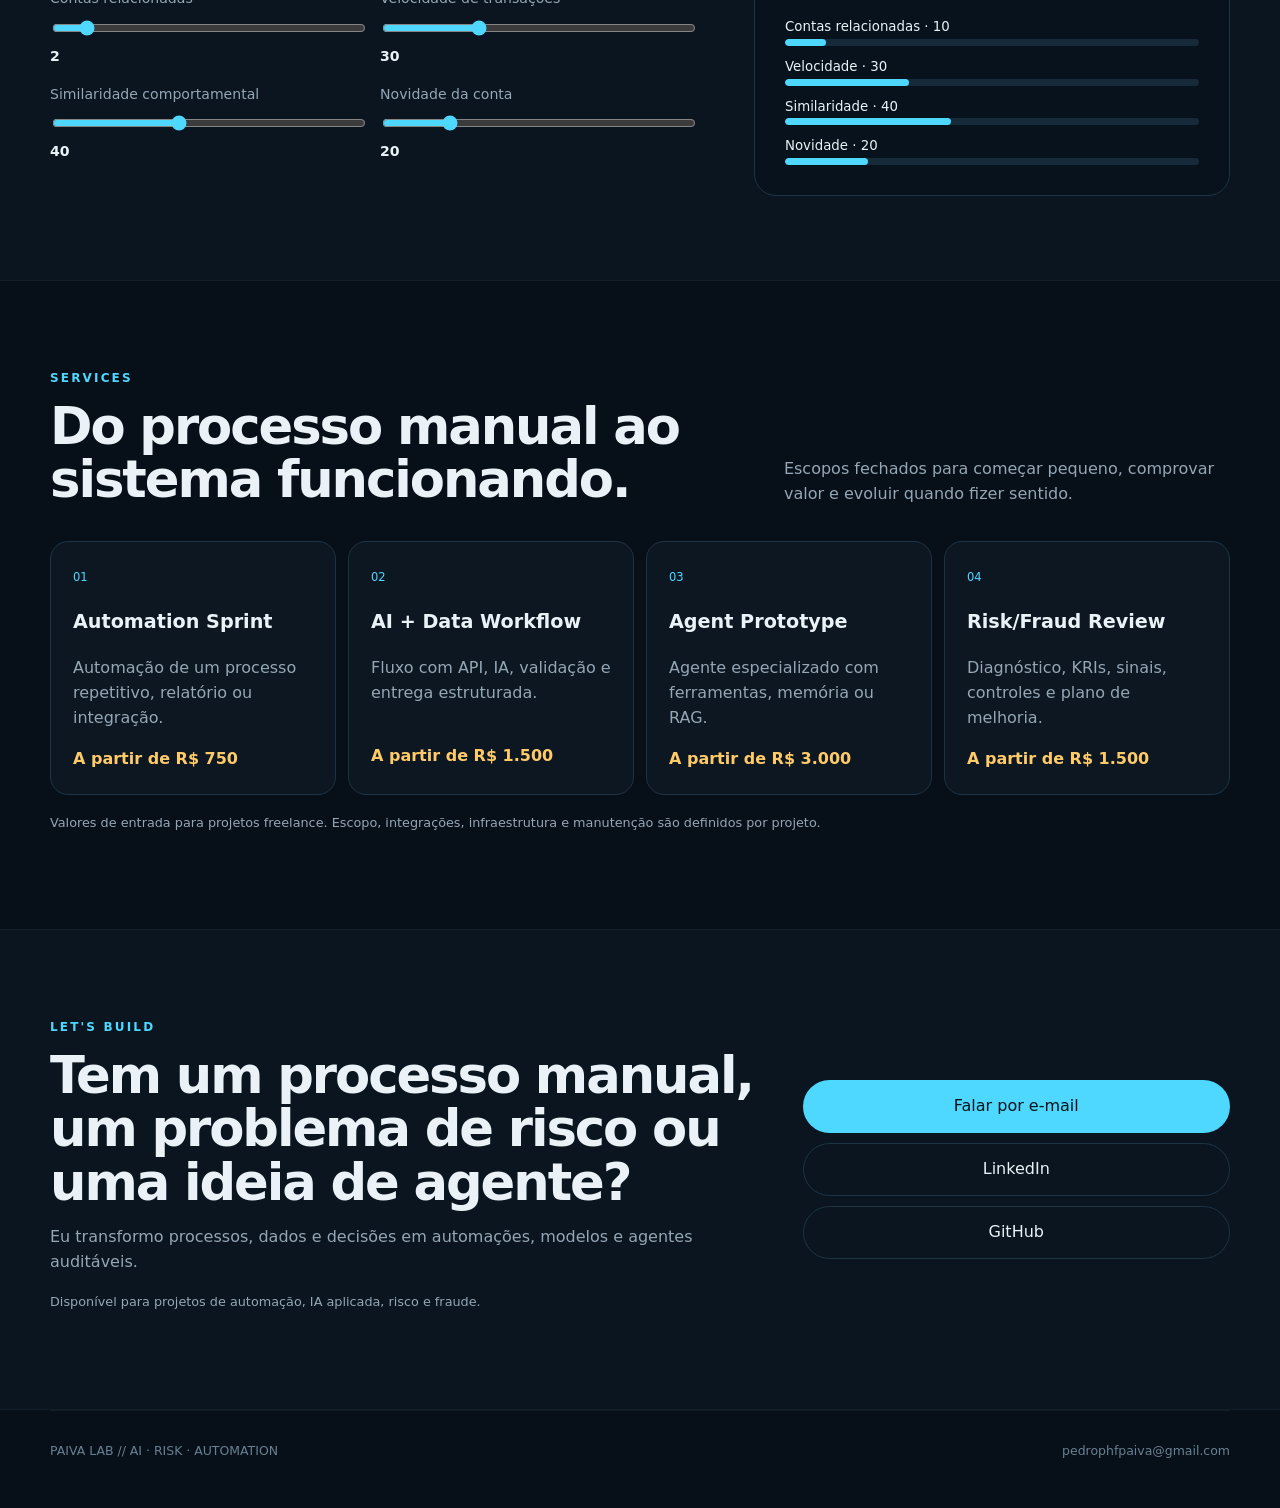
==== commit b92a46a0: "Update index.html" ====
--- a/index.html
+++ b/index.html
@@ -160,17 +160,22 @@
 
     <section class="section alt" id="contato">
       <div class="container contact">
-        <div><span class="kicker">LET'S BUILD</span><h2>Tem um processo manual, um problema de risco ou uma ideia de agente?</h2><p>Eu gosto de problemas em que dados, automação e decisão precisam trabalhar juntos.</p></div>
+        <div>
+          <span class="kicker">LET'S BUILD</span>
+          <h2>Tem um processo manual, um problema de risco ou uma ideia de agente?</h2>
+          <p>Eu transformo processos, dados e decisões em automações, modelos e agentes auditáveis.</p>
+          <p class="fineprint">Disponível para projetos de automação, IA aplicada, risco e fraude.</p>
+        </div>
         <div class="contact-actions">
-          <button class="btn primary" id="copyPitch">Copiar apresentação curta</button>
-          <a class="btn secondary" href="README.md">Ver README do portfólio</a>
-          <p id="copyStatus" aria-live="polite"></p>
+          <a class="btn primary" href="mailto:pedrophfpaiva@gmail.com">Falar por e-mail</a>
+          <a class="btn secondary" href="https://br.linkedin.com/in/pedro-paiva-82b420205" target="_blank" rel="noopener noreferrer">LinkedIn</a>
+          <a class="btn secondary" href="https://github.com/paivainvest3-jpg" target="_blank" rel="noopener noreferrer">GitHub</a>
         </div>
       </div>
     </section>
   </main>
 
-  <footer class="container footer"><span>PAIVA LAB // AI · RISK · AUTOMATION</span><span>Built as a static, auditable portfolio.</span></footer>
+  <footer class="container footer"><span>PAIVA LAB // AI · RISK · AUTOMATION</span><span>pedrophfpaiva@gmail.com</span></footer>
   <script src="script.js"></script>
 </body>
 </html>
